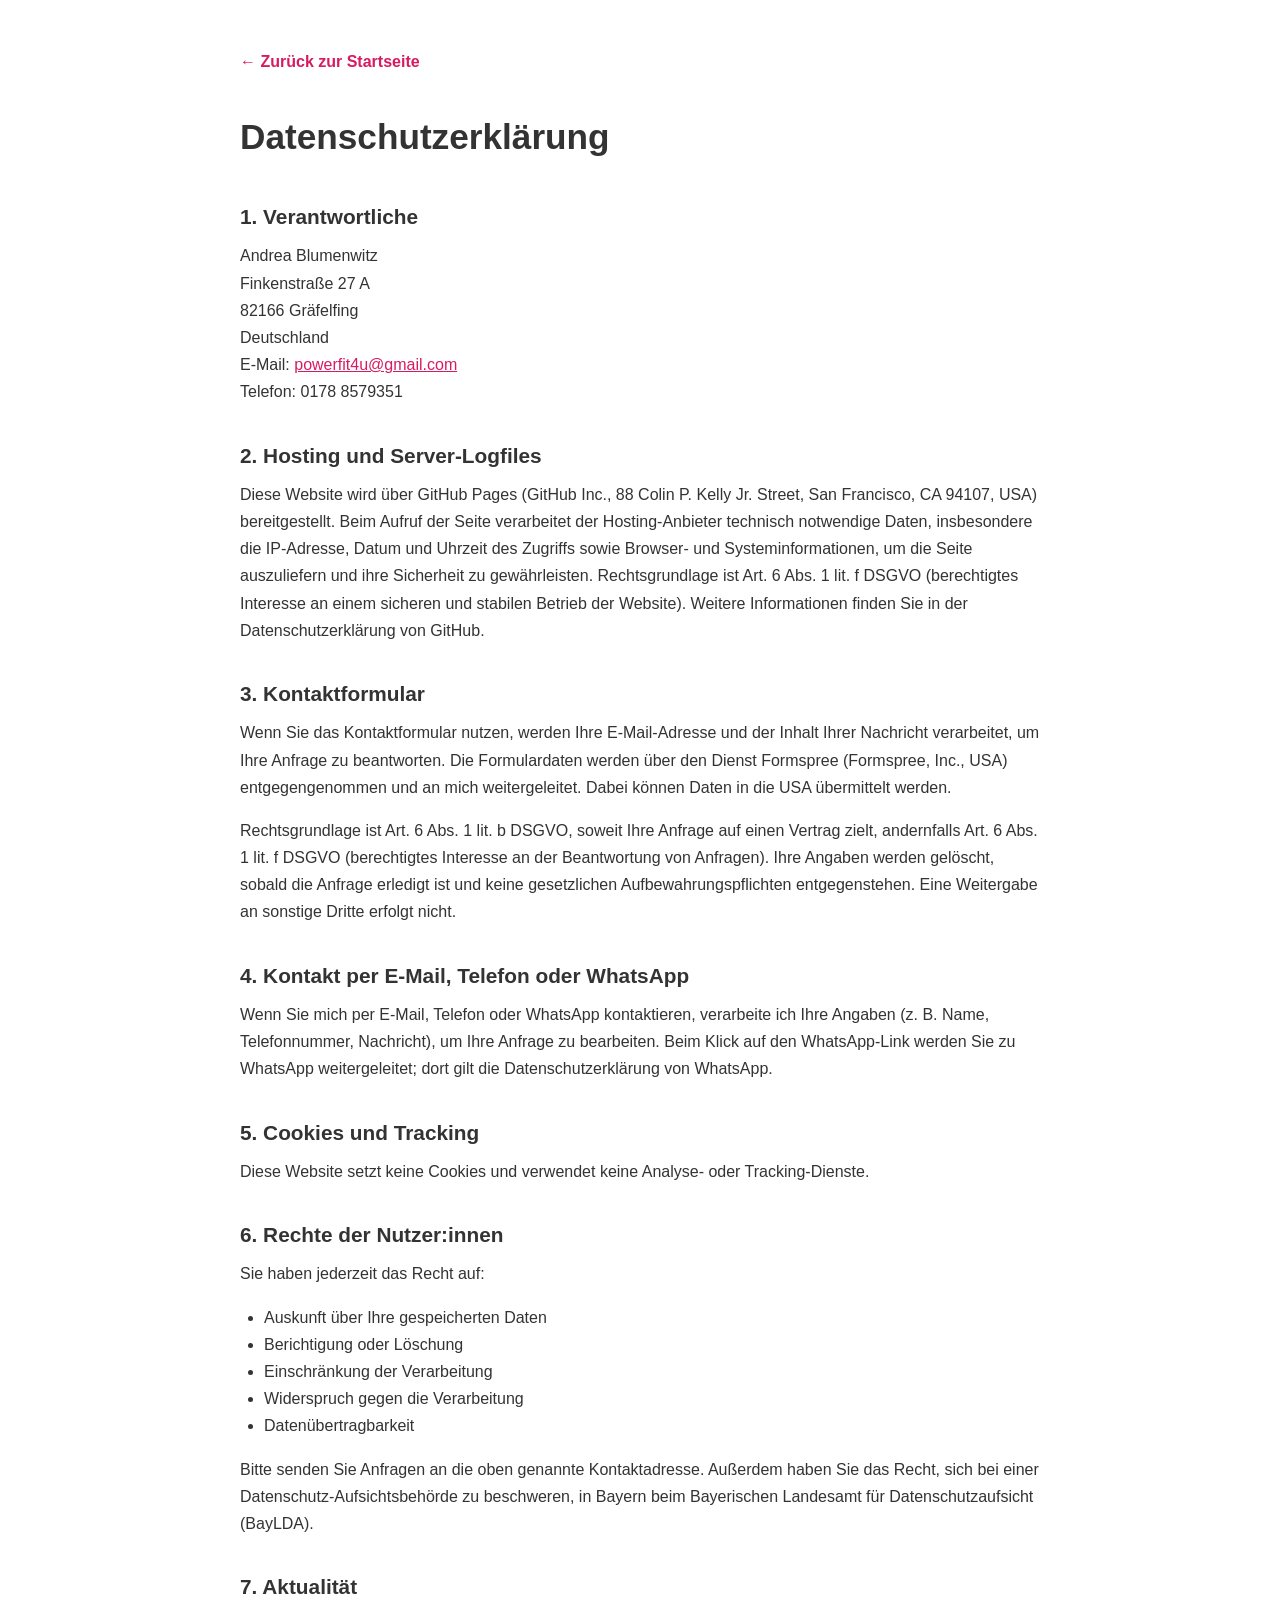
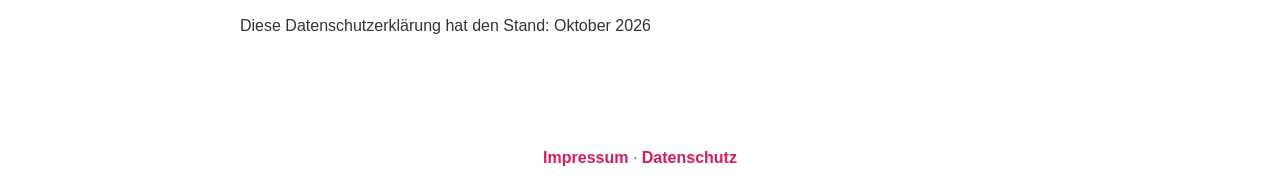
==== datenschutz.html @ a97d8b52 "Improve header, legal pages, SEO, performance and accessibility - Mobile hamburger nav, tighter desk" ====
<!doctype html>
<html lang="de">

<head>
  <meta charset="UTF-8" />
  <meta name="viewport" content="width=device-width, initial-scale=1.0" />
  <title>Datenschutzerklärung - Andrea Blumenwitz</title>
  <meta name="robots" content="noindex" />
  <link rel="icon" href="data:image/svg+xml,%3Csvg xmlns='http://www.w3.org/2000/svg' viewBox='0 0 100 100'%3E%3Crect width='100' height='100' rx='22' fill='%23d81b60'/%3E%3Ctext x='50' y='68' font-size='56' font-family='Arial' font-weight='700' text-anchor='middle' fill='white'%3EAB%3C/text%3E%3C/svg%3E" />
  <link rel="stylesheet" href="styles.css" />
</head>

<body>
  <main class="legal">
    <a href="index.html" class="back-link">← Zurück zur Startseite</a>

    <h1>Datenschutzerklärung</h1>

    <h2>1. Verantwortliche</h2>
    <p>
      Andrea Blumenwitz<br>
      Finkenstraße 27 A<br>
      82166 Gräfelfing<br>
      Deutschland<br>
      E-Mail: <a href="mailto:powerfit4u@gmail.com">powerfit4u@gmail.com</a><br>
      Telefon: 0178 8579351
    </p>

    <h2>2. Hosting und Server-Logfiles</h2>
    <p>
      Diese Website wird über GitHub Pages (GitHub Inc., 88 Colin P. Kelly Jr. Street, San Francisco, CA 94107, USA)
      bereitgestellt. Beim Aufruf der Seite verarbeitet der Hosting-Anbieter technisch notwendige Daten, insbesondere
      die IP-Adresse, Datum und Uhrzeit des Zugriffs sowie Browser- und Systeminformationen, um die Seite
      auszuliefern und ihre Sicherheit zu gewährleisten. Rechtsgrundlage ist Art. 6 Abs. 1 lit. f DSGVO (berechtigtes
      Interesse an einem sicheren und stabilen Betrieb der Website). Weitere Informationen finden Sie in der
      Datenschutzerklärung von GitHub.
    </p>

    <h2>3. Kontaktformular</h2>
    <p>
      Wenn Sie das Kontaktformular nutzen, werden Ihre E-Mail-Adresse und der Inhalt Ihrer Nachricht verarbeitet, um
      Ihre Anfrage zu beantworten. Die Formulardaten werden über den Dienst Formspree (Formspree, Inc., USA)
      entgegengenommen und an mich weitergeleitet. Dabei können Daten in die USA übermittelt werden.
    </p>
    <p>
      Rechtsgrundlage ist Art. 6 Abs. 1 lit. b DSGVO, soweit Ihre Anfrage auf einen Vertrag zielt, andernfalls
      Art. 6 Abs. 1 lit. f DSGVO (berechtigtes Interesse an der Beantwortung von Anfragen). Ihre Angaben werden
      gelöscht, sobald die Anfrage erledigt ist und keine gesetzlichen Aufbewahrungspflichten entgegenstehen. Eine
      Weitergabe an sonstige Dritte erfolgt nicht.
    </p>

    <h2>4. Kontakt per E-Mail, Telefon oder WhatsApp</h2>
    <p>
      Wenn Sie mich per E-Mail, Telefon oder WhatsApp kontaktieren, verarbeite ich Ihre Angaben (z. B. Name,
      Telefonnummer, Nachricht), um Ihre Anfrage zu bearbeiten. Beim Klick auf den WhatsApp-Link werden Sie zu
      WhatsApp weitergeleitet; dort gilt die Datenschutzerklärung von WhatsApp.
    </p>

    <h2>5. Cookies und Tracking</h2>
    <p>Diese Website setzt keine Cookies und verwendet keine Analyse- oder Tracking-Dienste.</p>

    <h2>6. Rechte der Nutzer:innen</h2>
    <p>Sie haben jederzeit das Recht auf:</p>
    <ul>
      <li>Auskunft über Ihre gespeicherten Daten</li>
      <li>Berichtigung oder Löschung</li>
      <li>Einschränkung der Verarbeitung</li>
      <li>Widerspruch gegen die Verarbeitung</li>
      <li>Datenübertragbarkeit</li>
    </ul>
    <p>
      Bitte senden Sie Anfragen an die oben genannte Kontaktadresse. Außerdem haben Sie das Recht, sich bei einer
      Datenschutz-Aufsichtsbehörde zu beschweren, in Bayern beim Bayerischen Landesamt für Datenschutzaufsicht (BayLDA).
    </p>

    <h2>7. Aktualität</h2>
    <p>Diese Datenschutzerklärung hat den Stand: Oktober 2026</p>
  </main>

  <footer>
    <a href="impressum.html">Impressum</a>
    <span aria-hidden="true">·</span>
    <a href="datenschutz.html">Datenschutz</a>
  </footer>
</body>

</html>
---- styles.css ----
:root {
  --pink: #d81b60;
  --pink-dark: #ad1457;
  --text: #333;
  --text-soft: #555;
  --text-muted: #666;
  --bg: #fff;
  --bg-alt: #f9f9f9;
  --border: #ececec;
  --shadow-sm: 0 3px 15px rgba(0, 0, 0, 0.08);
  --shadow-md: 0 4px 15px rgba(0, 0, 0, 0.1);
}

* {
  margin: 0;
}

html {
  scroll-behavior: smooth;
}

body {
  font-family: "Segoe UI", Tahoma, Geneva, Verdana, sans-serif;
  line-height: 1.7;
  color: var(--text);
  background-color: var(--bg);
  overflow-x: hidden;
}

img {
  max-width: 100%;
  height: auto;
  display: block;
}

a:focus-visible,
button:focus-visible,
input:focus-visible,
textarea:focus-visible {
  outline: 3px solid var(--pink);
  outline-offset: 3px;
}

.container {
  max-width: 1200px;
  margin: 0 auto;
  padding: 0 20px;
}

.skip-link {
  position: absolute;
  left: 1rem;
  top: -4rem;
  z-index: 200;
  padding: 0.6rem 1rem;
  background: var(--pink);
  color: #fff;
  border-radius: 5px;
  text-decoration: none;
  transition: top 0.2s ease;
}

.skip-link:focus {
  top: 1rem;
}

/* Header and Navigation */
.header {
  background-color: var(--bg);
  box-shadow: 0 2px 10px rgba(0, 0, 0, 0.08);
  position: sticky;
  top: 0;
  z-index: 100;
}

.nav {
  max-width: 1200px;
  margin: 0 auto;
  padding: 1rem 20px;
  display: flex;
  justify-content: space-between;
  align-items: center;
  gap: 1rem;
}

.logo {
  font-size: 1.5rem;
  font-weight: 700;
  color: var(--pink);
  text-decoration: none;
  white-space: nowrap;
}

.nav-links {
  display: flex;
  list-style: none;
  gap: 1.5rem;
  padding: 0;
}

.nav-links a {
  text-decoration: none;
  color: var(--text);
  font-weight: 500;
  transition: color 0.3s ease;
  padding: 0.5rem 0;
  position: relative;
  white-space: nowrap;
}

.nav-links a:hover {
  color: var(--pink);
}

.nav-links a::after {
  content: "";
  position: absolute;
  bottom: 0;
  left: 0;
  width: 0;
  height: 2px;
  background-color: var(--pink);
  transition: width 0.3s ease;
}

.nav-links a:hover::after {
  width: 100%;
}

.nav-toggle {
  display: none;
  position: relative;
  width: 44px;
  height: 44px;
  padding: 0;
  background: none;
  border: none;
  border-radius: 8px;
  cursor: pointer;
}

.nav-toggle-bar,
.nav-toggle-bar::before,
.nav-toggle-bar::after {
  position: absolute;
  left: 11px;
  width: 22px;
  height: 2px;
  background-color: var(--text);
  border-radius: 2px;
  transition:
    transform 0.25s ease,
    opacity 0.25s ease;
}

.nav-toggle-bar {
  top: 21px;
}

.nav-toggle-bar::before,
.nav-toggle-bar::after {
  content: "";
  left: 0;
}

.nav-toggle-bar::before {
  top: -7px;
}

.nav-toggle-bar::after {
  top: 7px;
}

.nav-toggle[aria-expanded="true"] .nav-toggle-bar {
  background-color: transparent;
}

.nav-toggle[aria-expanded="true"] .nav-toggle-bar::before {
  transform: translateY(7px) rotate(45deg);
}

.nav-toggle[aria-expanded="true"] .nav-toggle-bar::after {
  transform: translateY(-7px) rotate(-45deg);
}

section[id] {
  scroll-margin-top: 5rem;
}

/* Buttons */
.btn-primary,
.btn-secondary {
  display: inline-block;
  padding: 1rem 2.5rem;
  text-decoration: none;
  border-radius: 5px;
  font-weight: 600;
  transition:
    background-color 0.3s ease,
    color 0.3s ease,
    transform 0.3s ease,
    box-shadow 0.3s ease;
  cursor: pointer;
  font-size: 1rem;
  font-family: inherit;
}

.btn-primary {
  background-color: var(--pink);
  color: #fff;
  border: 2px solid var(--pink);
}

.btn-primary:hover {
  background-color: var(--pink-dark);
  border-color: var(--pink-dark);
  transform: translateY(-3px);
  box-shadow: 0 5px 20px rgba(216, 27, 96, 0.4);
}

.btn-primary:disabled {
  opacity: 0.6;
  cursor: wait;
  transform: none;
  box-shadow: none;
}

.btn-secondary {
  background-color: transparent;
  color: var(--pink);
  border: 2px solid var(--pink);
  padding: 0.7rem 1.6rem;
}

.btn-secondary:hover {
  background-color: var(--pink);
  color: #fff;
  transform: translateY(-3px);
}

/* Hero Section */
.hero {
  display: grid;
  padding: 20px;
  grid-template-columns: 1fr 1fr;
  align-items: center;
  max-width: 1200px;
  margin: auto;
  margin-top: -2rem;
  min-height: 100vh;
}

.hero-content h1 {
  font-size: 3rem;
  color: var(--text);
  margin-bottom: 1rem;
  line-height: 1.2;
  font-weight: 700;
}

.hero-subtitle {
  font-size: 1.2rem;
  color: var(--text-muted);
  margin-bottom: 1.5rem;
}

.hero-image {
  margin-top: 5%;
}

/* Generic sections */
.section {
  background-color: var(--bg);
  padding: 6rem 20px;
}

.section-alt {
  background-color: var(--bg-alt);
}

.section h2 {
  font-size: 2.5rem;
  color: var(--text);
  margin-bottom: 1.5rem;
  font-weight: 700;
}

.section p {
  font-size: 1.1rem;
  color: var(--text-soft);
  margin-bottom: 1.2rem;
  line-height: 1.8;
}

.section strong {
  color: var(--text);
  font-weight: 600;
}

.qualifications h2,
.courses h2,
.contact h2,
.past-courses h2 {
  text-align: center;
  margin-bottom: 3rem;
}

/* Two-column sections */
.about .container {
  display: grid;
  grid-template-columns: 1.5fr 1fr;
  gap: 4rem;
  align-items: center;
}

.journey .container {
  display: grid;
  grid-template-columns: 1fr 1.5fr;
  gap: 4rem;
  align-items: center;
}

.approach .container {
  display: grid;
  grid-template-columns: 1fr 1fr;
  gap: 4rem;
  align-items: center;
}

.approach-content h2 {
  margin-bottom: 2rem;
}

/* Course section */
.kurs .container {
  display: grid;
  grid-template-columns: minmax(220px, 360px) minmax(0, 1fr);
  justify-content: center;
  gap: clamp(2rem, 5vw, 5rem);
  align-items: start;
  max-width: 1100px;
}

.kurs-image,
.past-card img {
  border-radius: 12px;
  box-shadow: var(--shadow-md);
}

.kurs-image {
  width: 100%;
}

.kurs-image img {
  width: 100%;
  max-width: 360px;
  margin: 0 auto;
  border-radius: 12px;
}

/* Past courses */
.section-intro {
  text-align: center;
  max-width: 640px;
  margin: -1.5rem auto 3rem;
}

.past-grid {
  display: grid;
  grid-template-columns: repeat(2, minmax(0, 320px));
  justify-content: center;
  gap: 3rem;
}

.past-card {
  display: flex;
  flex-direction: column;
  align-items: flex-start;
  gap: 0.5rem;
}

.past-card img {
  width: 100%;
  margin-bottom: 0.8rem;
  filter: grayscale(0.35);
  opacity: 0.9;
}

.past-card h3 {
  font-size: 1.3rem;
  color: var(--text);
}

.section .past-card p {
  font-size: 1rem;
  margin-bottom: 0.8rem;
}

/* Qualifications Section */
.qualifications-list {
  display: flex;
  flex-direction: column;
  gap: 1.5rem;
  max-width: 700px;
  margin: 0 auto;
}

.qualification-item {
  display: flex;
  align-items: center;
  gap: 1rem;
  padding: 1.5rem;
  background-color: var(--bg);
  border: 1px solid var(--border);
  border-radius: 10px;
  transition:
    transform 0.3s ease,
    box-shadow 0.3s ease;
}

.qualification-item:hover {
  transform: translateX(10px);
  box-shadow: 0 5px 20px rgba(0, 0, 0, 0.08);
}

.qualification-item .icon {
  font-size: 2rem;
}

.qualification-item span:last-child {
  font-size: 1.1rem;
  color: var(--text);
  font-weight: 500;
}

/* Courses Section */
.courses-grid {
  display: grid;
  grid-template-columns: repeat(3, 1fr);
  gap: 2rem;
}

.course-card {
  background-color: var(--bg);
  border-radius: 10px;
  padding: 2rem;
  text-align: center;
  box-shadow: var(--shadow-sm);
  transition:
    transform 0.3s ease,
    box-shadow 0.3s ease;
}

.course-card:hover {
  transform: translateY(-5px);
  box-shadow: 0 10px 30px rgba(0, 0, 0, 0.12);
}

.course-card .icon {
  font-size: 3rem;
  display: block;
  margin-bottom: 1rem;
}

.course-card h3 {
  font-size: 1.2rem;
  color: var(--text);
  margin-bottom: 0.5rem;
  font-weight: 600;
}

.course-card p {
  font-size: 0.95rem;
  color: var(--text-muted);
}

/* Approach Section */
.approach-list {
  list-style: none;
  padding: 0;
  display: flex;
  flex-direction: column;
  gap: 1.2rem;
}

.approach-list li {
  display: flex;
  align-items: center;
  gap: 1rem;
  font-size: 1.1rem;
  color: var(--text-soft);
}

.approach-list li .icon {
  font-size: 1.5rem;
}

/* Contact Section */
.contact .contact-content {
  text-align: center;
  max-width: 600px;
  margin: 0 auto;
}

.contact-links {
  list-style: none;
  padding: 0;
  display: flex;
  flex-wrap: wrap;
  justify-content: center;
  gap: 0.5rem 1.5rem;
  margin-bottom: 1rem;
}

.contact-links a,
.form-note a,
footer a {
  color: var(--pink);
  font-weight: 600;
  text-decoration: none;
}

.contact-links a:hover,
.form-note a:hover,
footer a:hover {
  text-decoration: underline;
}

/* Form container */
form {
  max-width: 600px;
  margin: 2rem auto;
  display: flex;
  flex-direction: column;
  gap: 1.5rem;
  padding: 2rem;
  background-color: var(--bg-alt);
  border-radius: 12px;
  box-shadow: 0 4px 12px rgba(0, 0, 0, 0.08);
}

form input,
form textarea {
  font-family: inherit;
  width: 100%;
  box-sizing: border-box;
  padding: 0.75rem 1rem;
  border: 1px solid #ccc;
  border-radius: 8px;
  font-size: 1rem;
  transition:
    border-color 0.3s,
    box-shadow 0.3s;
}

form input:focus,
form textarea:focus {
  outline: none;
  border-color: var(--pink);
  box-shadow: 0 0 0 3px rgba(216, 27, 96, 0.2);
}

form input::placeholder,
form textarea::placeholder {
  color: #767676;
}

form .btn-primary {
  padding: 0.85rem 1.5rem;
  border-radius: 8px;
}

.hp {
  position: absolute;
  left: -9999px;
  width: 1px;
  height: 1px;
  overflow: hidden;
}

.section .form-note {
  font-size: 0.85rem;
  line-height: 1.5;
  margin: 0;
  text-align: left;
}

.section .form-status {
  margin: 0;
  font-size: 1rem;
  min-height: 1.5em;
}

.form-status.is-success {
  color: #1b6e3a;
}

.form-status.is-error {
  color: #b3261e;
}

.sr-only {
  position: absolute;
  width: 1px;
  height: 1px;
  padding: 0;
  margin: -1px;
  overflow: hidden;
  clip: rect(0, 0, 0, 0);
  white-space: nowrap;
  border-width: 0;
}

/* Footer */
footer {
  background-color: var(--bg);
  color: var(--text-muted);
  text-align: center;
  padding: 1.5rem 20px;
}

/* Legal pages (Impressum / Datenschutz) */
.legal {
  max-width: 800px;
  margin: 0 auto;
  padding: 3rem 20px 4rem;
}

.legal h1 {
  font-size: 2.2rem;
  margin-bottom: 1.5rem;
}

.legal h2 {
  font-size: 1.3rem;
  margin: 2rem 0 0.5rem;
}

.legal p,
.legal ul {
  margin-bottom: 1rem;
}

.legal ul {
  padding-left: 1.5rem;
}

.legal a {
  color: var(--pink);
}

.legal .back-link {
  display: inline-block;
  margin-bottom: 2rem;
  text-decoration: none;
  font-weight: 600;
}

/* Medium desktop: tighten nav so it stays on one line */
@media (max-width: 1200px) {
  .nav-links {
    gap: 1rem;
    font-size: 0.9rem;
  }
}

/* Responsive Design - Tablet */
@media (max-width: 992px) {
  .nav {
    padding: 0.5rem 20px;
    flex-wrap: wrap;
  }

  .nav-toggle {
    display: block;
  }

  .nav-links {
    display: none;
    flex-direction: column;
    gap: 0;
    width: 100%;
    padding-bottom: 0.5rem;
    font-size: 1rem;
  }

  .nav-links.is-open {
    display: flex;
  }

  .nav-links a {
    display: block;
    padding: 0.8rem 0;
    border-top: 1px solid var(--border);
  }

  .nav-links a::after {
    display: none;
  }

  .hero {
    grid-template-columns: 1fr;
    text-align: center;
    min-height: auto;
    padding: 4rem 20px;
  }

  .hero-content h1 {
    font-size: 2.5rem;
  }

  .hero-image {
    max-width: 420px;
    margin: 2rem auto 0;
  }

  .about .container,
  .journey .container,
  .approach .container {
    grid-template-columns: 1fr;
  }

  .about-image,
  .journey-image,
  .approach-image {
    max-width: 480px;
    margin: 0 auto;
  }

  .journey-image {
    order: -1;
  }

  .courses-grid {
    grid-template-columns: repeat(2, 1fr);
  }
}

/* Responsive Design - Mobile */
@media (max-width: 768px) {
  .logo {
    font-size: 1.3rem;
  }

  .hero {
    padding: 3rem 15px;
    margin-top: 0;
  }

  .hero-content h1 {
    font-size: 2rem;
  }

  .hero-subtitle {
    font-size: 1rem;
  }

  .kurs .container {
    grid-template-columns: 1fr;
    gap: 2rem;
  }

  .kurs-image,
  .kurs-image img {
    width: min(100%, 320px);
    margin-left: auto;
    margin-right: auto;
  }

  .section {
    padding: 4rem 15px;
  }

  .section h2 {
    font-size: 2rem;
  }

  .section p {
    font-size: 1rem;
  }

  .past-grid {
    grid-template-columns: minmax(0, 320px);
    gap: 2.5rem;
  }

  .courses-grid {
    grid-template-columns: 1fr;
    gap: 1.5rem;
  }

  .approach-list li {
    font-size: 1rem;
  }

  .btn-primary {
    padding: 0.8rem 2rem;
  }
}

/* Responsive Design - Small Mobile */
@media (max-width: 480px) {
  .hero-content h1,
  .section h2 {
    font-size: 1.75rem;
  }

  .qualification-item {
    padding: 1rem;
  }

  .qualification-item span:last-child {
    font-size: 1rem;
  }

  .course-card {
    padding: 1.5rem;
  }

  form {
    padding: 1.5rem;
  }
}

@media (prefers-reduced-motion: reduce) {
  html {
    scroll-behavior: auto;
  }

  *,
  *::before,
  *::after {
    transition: none !important;
  }

  .btn-primary:hover,
  .btn-secondary:hover,
  .course-card:hover,
  .qualification-item:hover {
    transform: none;
  }
}
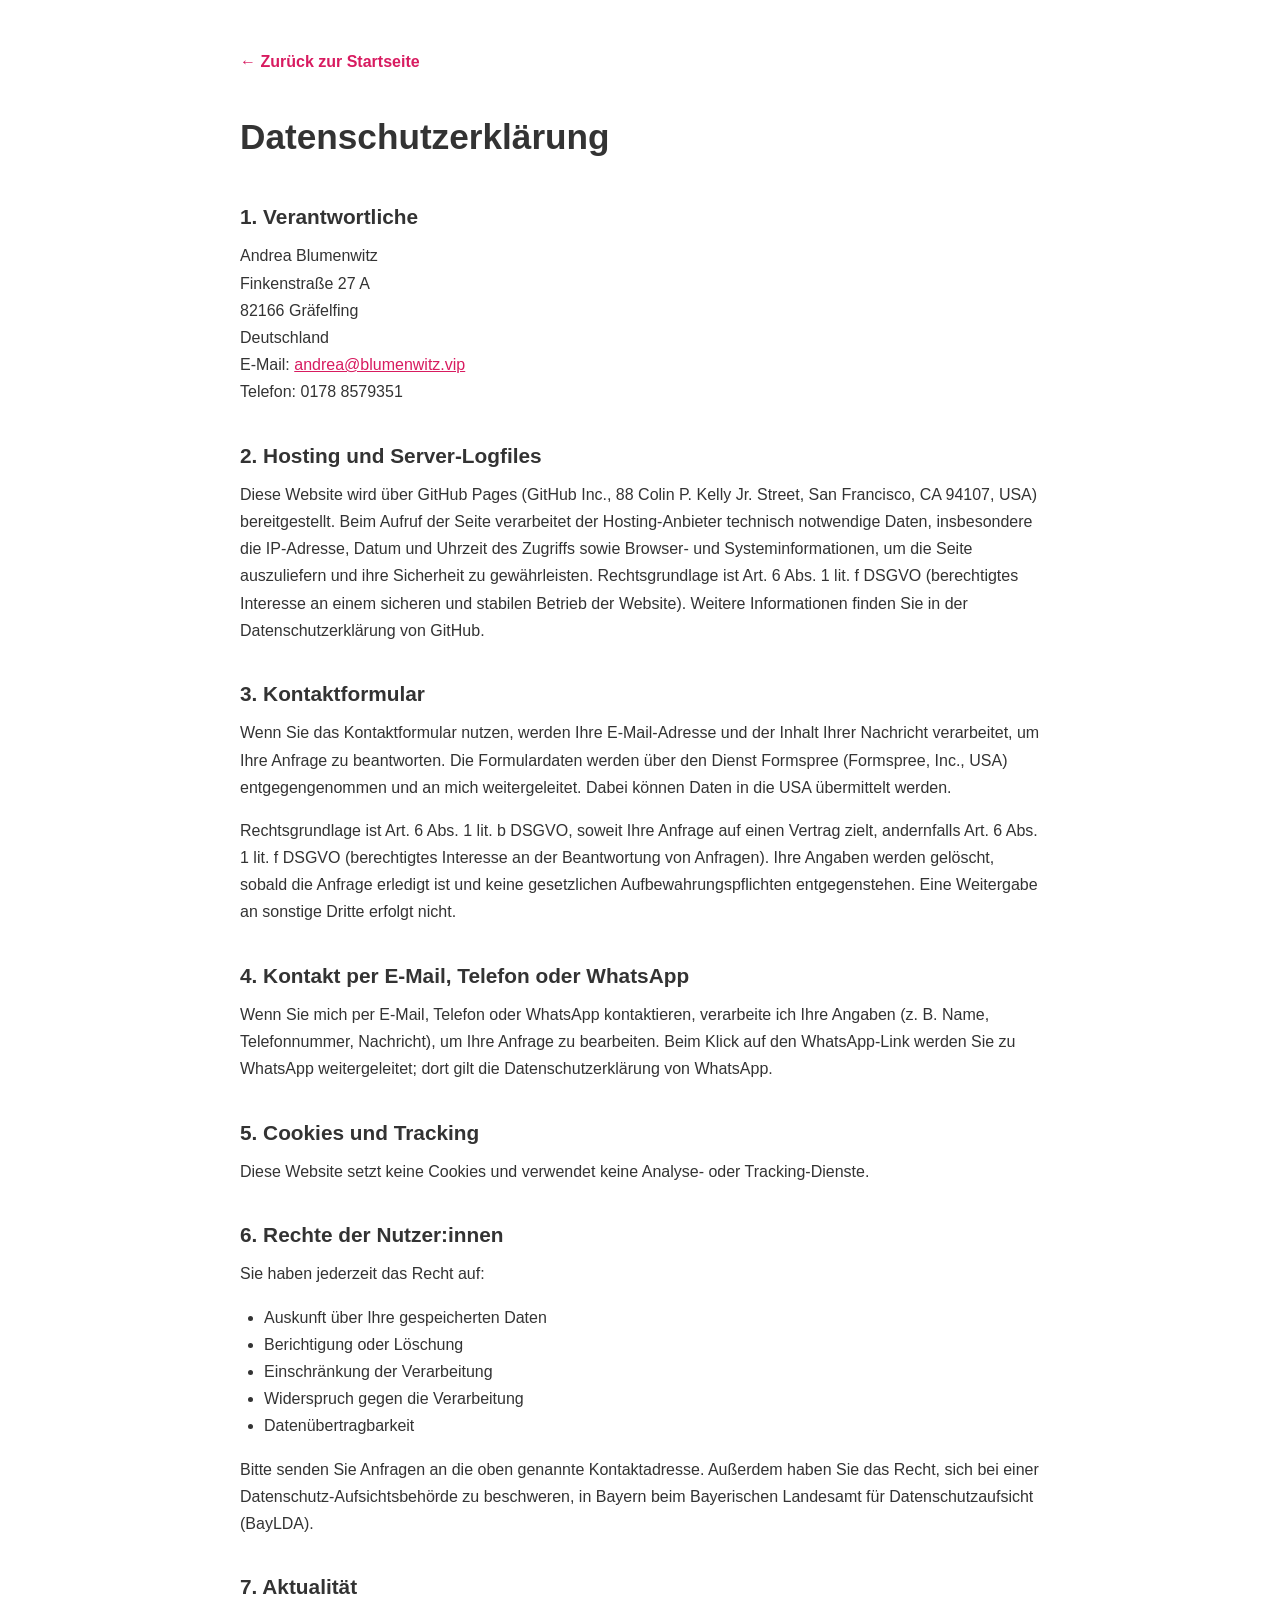
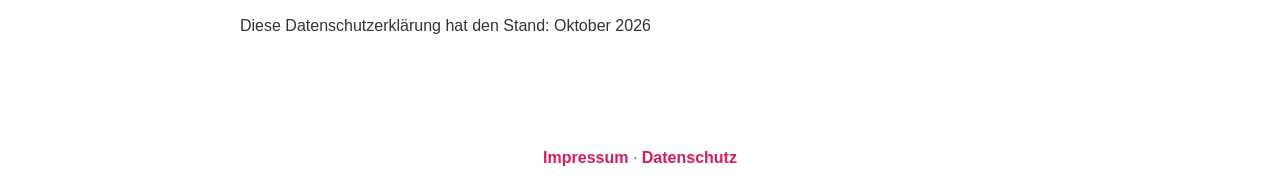
==== commit 23ef62ab: "Add intro section, FAQ, testimonials, winter program options and Datenschutz page; reduce emojis Co-" ====
--- a/datenschutz.html
+++ b/datenschutz.html
@@ -22,7 +22,7 @@
       Finkenstraße 27 A<br>
       82166 Gräfelfing<br>
       Deutschland<br>
-      E-Mail: <a href="mailto:powerfit4u@gmail.com">powerfit4u@gmail.com</a><br>
+      E-Mail: <a href="mailto:andrea@blumenwitz.vip">andrea@blumenwitz.vip</a><br>
       Telefon: 0178 8579351
     </p>
 
--- a/styles.css
+++ b/styles.css
@@ -264,8 +264,90 @@
   margin-bottom: 1.5rem;
 }
 
+.hero-claim {
+  font-size: 1.2rem;
+  color: var(--pink-dark);
+  font-weight: 500;
+  margin-bottom: 2rem;
+}
+
+.hero-buttons .btn-primary,
+.hero-buttons .btn-secondary {
+  padding: 1rem 2.5rem;
+}
+
+.hero-usp {
+  font-size: 1.05rem;
+  font-style: italic;
+  color: var(--text-soft);
+  margin-bottom: 2rem;
+  max-width: 34rem;
+}
+
+.hero-buttons {
+  display: flex;
+  flex-wrap: wrap;
+  gap: 1rem;
+}
+
 .hero-image {
   margin-top: 5%;
+}
+
+/* Winter options */
+.options {
+  display: grid;
+  grid-template-columns: repeat(2, minmax(0, 1fr));
+  gap: 1.5rem;
+  margin-bottom: 1.5rem;
+}
+
+.option-card {
+  display: flex;
+  flex-direction: column;
+  align-items: flex-start;
+  padding: 1.5rem;
+  background: var(--bg-alt);
+  border: 1px solid var(--border);
+  border-radius: 12px;
+}
+
+.option-card h3 {
+  font-size: 1.15rem;
+  color: var(--pink-dark);
+  margin-bottom: 0.3rem;
+}
+
+.section .option-card .option-lead {
+  font-weight: 600;
+  color: var(--text);
+  margin-bottom: 0.6rem;
+}
+
+.option-card ul {
+  padding-left: 1.2rem;
+  margin-bottom: 1rem;
+  color: var(--text-soft);
+  flex-grow: 1;
+}
+
+.section .option-card .option-price {
+  font-size: 1.6rem;
+  font-weight: 700;
+  line-height: 1.3;
+  color: var(--text);
+  margin-bottom: 1rem;
+}
+
+.option-price span {
+  display: block;
+  font-size: 1rem;
+  font-weight: 600;
+  color: var(--pink-dark);
+}
+
+.option-card .btn-primary {
+  padding: 0.7rem 1.4rem;
 }
 
 /* Generic sections */
@@ -298,6 +380,7 @@
 }
 
 .qualifications h2,
+.testimonials h2,
 .courses h2,
 .contact h2,
 .past-courses h2 {
@@ -423,8 +506,21 @@
   box-shadow: 0 5px 20px rgba(0, 0, 0, 0.08);
 }
 
-.qualification-item .icon {
-  font-size: 2rem;
+/* simple check marker instead of emojis */
+.qualification-item::before,
+.approach-list li::before {
+  content: "\2713";
+  flex-shrink: 0;
+  display: inline-flex;
+  align-items: center;
+  justify-content: center;
+  width: 2rem;
+  height: 2rem;
+  border-radius: 50%;
+  background: var(--pink);
+  color: #fff;
+  font-weight: 700;
+  font-size: 1rem;
 }
 
 .qualification-item span:last-child {
@@ -446,6 +542,7 @@
   padding: 2rem;
   text-align: center;
   box-shadow: var(--shadow-sm);
+  border-top: 4px solid var(--pink);
   transition:
     transform 0.3s ease,
     box-shadow 0.3s ease;
@@ -454,12 +551,6 @@
 .course-card:hover {
   transform: translateY(-5px);
   box-shadow: 0 10px 30px rgba(0, 0, 0, 0.12);
-}
-
-.course-card .icon {
-  font-size: 3rem;
-  display: block;
-  margin-bottom: 1rem;
 }
 
 .course-card h3 {
@@ -491,8 +582,123 @@
   color: var(--text-soft);
 }
 
-.approach-list li .icon {
-  font-size: 1.5rem;
+/* Intro / worries */
+.intro h2 {
+  text-align: center;
+  margin-bottom: 2.5rem;
+}
+
+.intro-grid {
+  display: grid;
+  grid-template-columns: repeat(3, minmax(0, 1fr));
+  gap: 1.5rem;
+}
+
+.intro-card {
+  padding: 1.6rem;
+  background: var(--bg-alt);
+  border-radius: 12px;
+  border-top: 4px solid var(--pink);
+}
+
+.intro-card h3 {
+  font-size: 1.15rem;
+  color: var(--text);
+  margin-bottom: 0.6rem;
+}
+
+.section .intro-card p {
+  font-size: 1rem;
+  margin-bottom: 0;
+}
+
+.section .intro-cta {
+  text-align: center;
+  margin: 2.5rem 0 0;
+}
+
+/* FAQ */
+.faq h2 {
+  text-align: center;
+  margin-bottom: 3rem;
+}
+
+.faq-list {
+  max-width: 760px;
+  margin: 0 auto;
+  display: flex;
+  flex-direction: column;
+  gap: 1rem;
+}
+
+.faq-list details {
+  background: var(--bg-alt);
+  border: 1px solid var(--border);
+  border-radius: 10px;
+  padding: 0 1.4rem;
+}
+
+.faq-list summary {
+  cursor: pointer;
+  padding: 1.1rem 0;
+  font-weight: 600;
+  color: var(--text);
+  list-style-position: outside;
+}
+
+.faq-list summary:hover {
+  color: var(--pink-dark);
+}
+
+.faq-list details[open] summary {
+  color: var(--pink-dark);
+}
+
+.section .faq-list details p {
+  font-size: 1rem;
+  margin-bottom: 1.1rem;
+}
+
+.faq-list a {
+  color: var(--pink-dark);
+  font-weight: 600;
+}
+
+/* Testimonials */
+.testimonials-grid {
+  display: grid;
+  grid-template-columns: repeat(2, minmax(0, 1fr));
+  gap: 2rem;
+}
+
+.testimonial {
+  display: flex;
+  flex-direction: column;
+  margin: 0;
+  padding: 1.8rem;
+  background: var(--bg);
+  border-left: 4px solid var(--pink);
+  border-radius: 10px;
+}
+
+.section .testimonial p {
+  font-size: 1rem;
+  font-style: italic;
+  line-height: 1.7;
+}
+
+.testimonial blockquote {
+  padding: 0;
+  flex-grow: 1;
+}
+
+.testimonial figcaption {
+  font-weight: 700;
+  color: var(--text);
+}
+
+.testimonial figcaption::before {
+  content: "- ";
 }
 
 /* Contact Section */
@@ -734,6 +940,11 @@
   .courses-grid {
     grid-template-columns: repeat(2, 1fr);
   }
+
+  .testimonials-grid,
+  .intro-grid {
+    grid-template-columns: 1fr;
+  }
 }
 
 /* Responsive Design - Mobile */
@@ -789,6 +1000,10 @@
     gap: 1.5rem;
   }
 
+  .options {
+    grid-template-columns: 1fr;
+  }
+
   .approach-list li {
     font-size: 1rem;
   }
